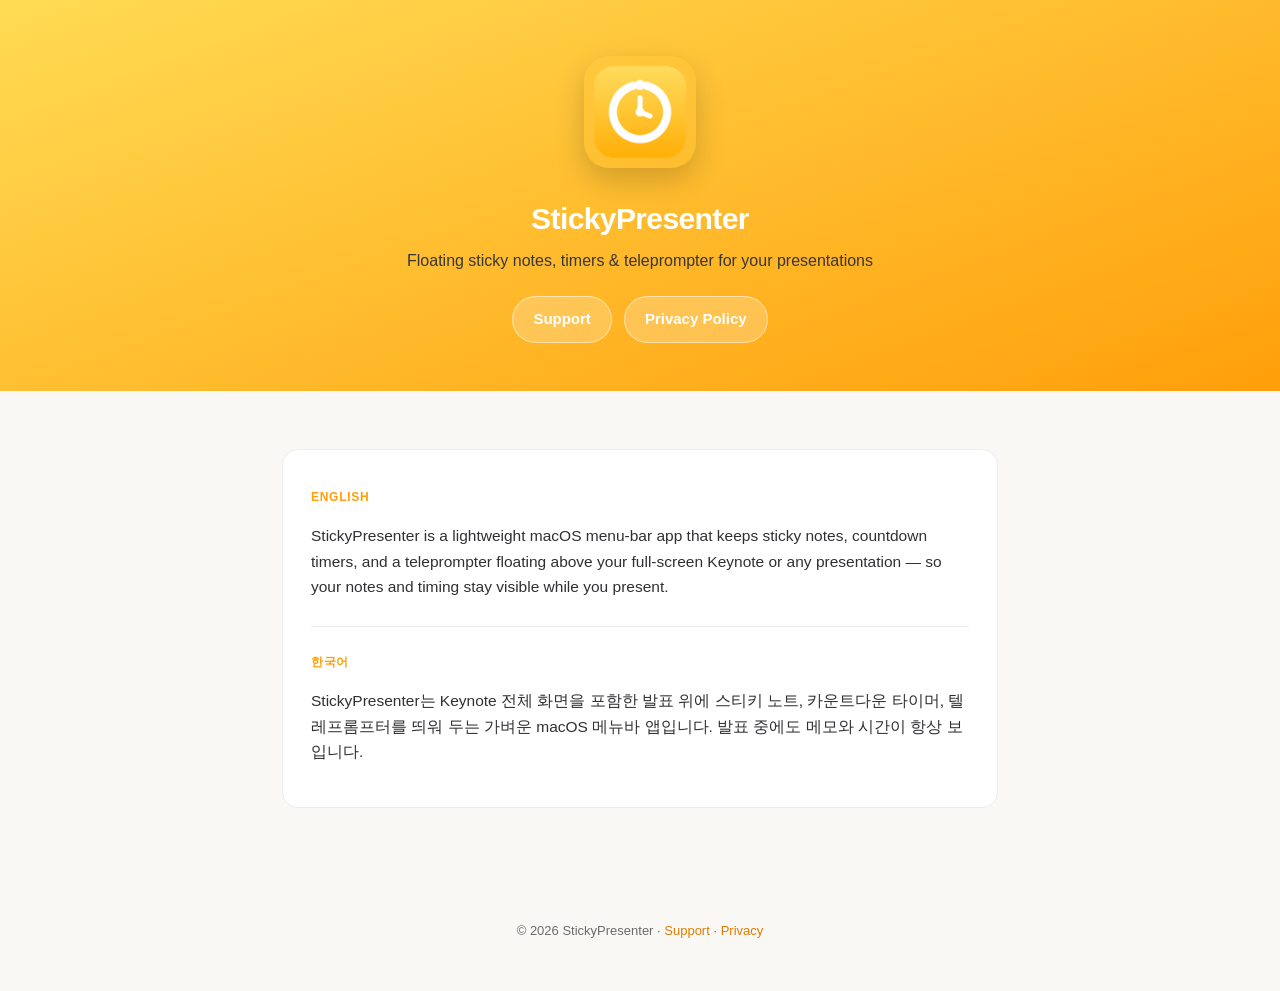
==== docs/index.html @ 97f6da8c "지원/개인정보 페이지 추가 및 GitHub Pages 배포 준비 - docs/ 에 정적 사이트 추가 (index, support, privacy) + 앰버 테마 스타일 - 한/영 " ====
<!DOCTYPE html>
<html lang="en">
<head>
  <meta charset="UTF-8" />
  <meta name="viewport" content="width=device-width, initial-scale=1" />
  <title>StickyPresenter</title>
  <link rel="icon" href="icon.png" />
  <link rel="stylesheet" href="style.css" />
</head>
<body>
  <header>
    <img class="icon" src="icon.png" alt="StickyPresenter app icon" />
    <h1>StickyPresenter</h1>
    <p>Floating sticky notes, timers &amp; teleprompter for your presentations</p>
    <div class="actions">
      <a class="btn" href="support.html">Support</a>
      <a class="btn" href="privacy.html">Privacy Policy</a>
    </div>
  </header>

  <main>
    <div class="wrap">
      <div class="card">
        <p class="lang">English</p>
        <p>StickyPresenter is a lightweight macOS menu-bar app that keeps sticky notes,
        countdown timers, and a teleprompter floating above your full-screen Keynote
        or any presentation — so your notes and timing stay visible while you present.</p>

        <hr />

        <p class="lang">한국어</p>
        <p>StickyPresenter는 Keynote 전체 화면을 포함한 발표 위에 스티키 노트, 카운트다운 타이머,
        텔레프롬프터를 띄워 두는 가벼운 macOS 메뉴바 앱입니다. 발표 중에도 메모와 시간이
        항상 보입니다.</p>
      </div>
    </div>
  </main>

  <footer>
    © 2026 StickyPresenter · <a href="support.html">Support</a> · <a href="privacy.html">Privacy</a>
  </footer>
</body>
</html>
---- docs/style.css ----
:root {
  --amber-1: #ffdb54;
  --amber-2: #ff9f0a;
  --ink: #1c1c1e;
  --muted: #6b6b70;
  --bg: #faf8f4;
  --card: #ffffff;
  --border: #ececec;
}

* { box-sizing: border-box; }

html { -webkit-text-size-adjust: 100%; }

body {
  margin: 0;
  font-family: -apple-system, BlinkMacSystemFont, "SF Pro Text", "Helvetica Neue",
    "Apple SD Gothic Neo", "Pretendard", sans-serif;
  color: var(--ink);
  background: var(--bg);
  line-height: 1.65;
}

a { color: #e07b00; text-decoration: none; }
a:hover { text-decoration: underline; }

.wrap { max-width: 760px; margin: 0 auto; padding: 0 22px; }

/* Header / hero */
header {
  background: linear-gradient(160deg, var(--amber-1), var(--amber-2));
  color: #fff;
  text-align: center;
  padding: 56px 22px 48px;
}
header .icon {
  width: 112px; height: 112px; border-radius: 25px;
  box-shadow: 0 12px 30px rgba(0,0,0,.18);
}
header h1 { margin: 18px 0 4px; font-size: 30px; letter-spacing: -0.02em; }
header p { margin: 0; font-size: 16px; opacity: .95; }

/* Nav buttons */
.actions { margin-top: 22px; display: flex; gap: 12px; justify-content: center; flex-wrap: wrap; }
.btn {
  display: inline-block; background: rgba(255,255,255,.22); color: #fff;
  padding: 10px 20px; border-radius: 999px; font-weight: 600; font-size: 15px;
  border: 1px solid rgba(255,255,255,.5);
}
.btn:hover { background: rgba(255,255,255,.34); text-decoration: none; }

/* Content */
main { padding: 40px 0 64px; }
.card {
  background: var(--card); border: 1px solid var(--border); border-radius: 16px;
  padding: 26px 28px; margin: 18px 0;
}
h2 { font-size: 21px; margin: 8px 0 12px; letter-spacing: -0.01em; }
h3 { font-size: 16px; margin: 22px 0 6px; color: var(--ink); }
p, li { font-size: 15.5px; color: #303034; }
.muted { color: var(--muted); font-size: 14px; }
ul { padding-left: 20px; }
li { margin: 4px 0; }
hr { border: none; border-top: 1px solid var(--border); margin: 26px 0; }

table { width: 100%; border-collapse: collapse; margin: 8px 0; }
th, td { text-align: left; padding: 8px 10px; border-bottom: 1px solid var(--border); font-size: 14.5px; }
th { color: var(--muted); font-weight: 600; }
code { background: #f1efe9; padding: 2px 6px; border-radius: 6px; font-size: 13px; }

.lang { font-size: 12px; font-weight: 700; letter-spacing: .06em; color: var(--amber-2); text-transform: uppercase; }

footer { text-align: center; padding: 30px 22px 50px; color: var(--muted); font-size: 13px; }
.back { display: inline-block; margin-top: 8px; }
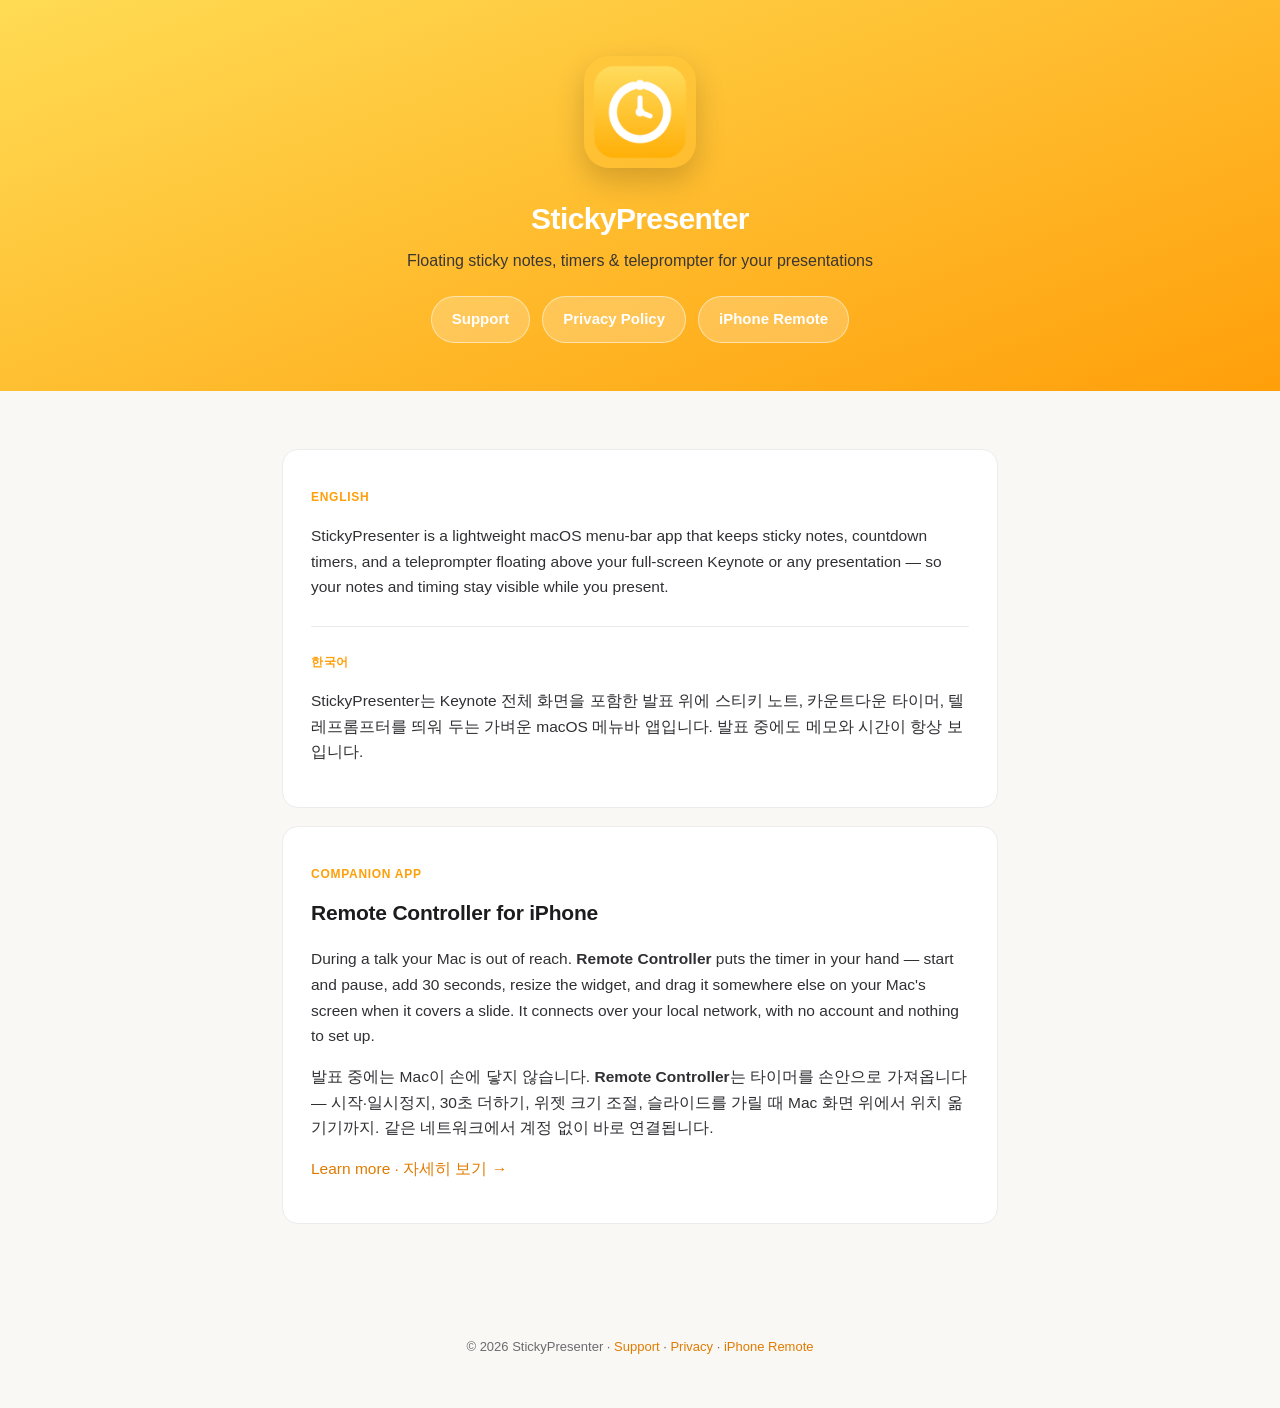
==== commit 5e8dd744: "docs: 리모컨 앱 소개 페이지와 개인정보 처리방침 추가 App Store 제출에 필요한 두 페이지를 만들고 기존 페이지들과 서로 링크했다. style.css 를 그대로 써서 M" ====
--- a/docs/index.html
+++ b/docs/index.html
@@ -15,6 +15,7 @@
     <div class="actions">
       <a class="btn" href="support.html">Support</a>
       <a class="btn" href="privacy.html">Privacy Policy</a>
+      <a class="btn" href="remote.html">iPhone Remote</a>
     </div>
   </header>
 
@@ -33,11 +34,24 @@
         텔레프롬프터를 띄워 두는 가벼운 macOS 메뉴바 앱입니다. 발표 중에도 메모와 시간이
         항상 보입니다.</p>
       </div>
+
+      <div class="card">
+        <p class="lang">Companion app</p>
+        <h2>Remote Controller for iPhone</h2>
+        <p>During a talk your Mac is out of reach. <strong>Remote Controller</strong> puts the
+        timer in your hand — start and pause, add 30 seconds, resize the widget, and drag it
+        somewhere else on your Mac's screen when it covers a slide. It connects over your local
+        network, with no account and nothing to set up.</p>
+        <p>발표 중에는 Mac이 손에 닿지 않습니다. <strong>Remote Controller</strong>는 타이머를
+        손안으로 가져옵니다 — 시작·일시정지, 30초 더하기, 위젯 크기 조절, 슬라이드를 가릴 때
+        Mac 화면 위에서 위치 옮기기까지. 같은 네트워크에서 계정 없이 바로 연결됩니다.</p>
+        <p><a href="remote.html">Learn more · 자세히 보기 →</a></p>
+      </div>
     </div>
   </main>
 
   <footer>
-    © 2026 StickyPresenter · <a href="support.html">Support</a> · <a href="privacy.html">Privacy</a>
+    © 2026 StickyPresenter · <a href="support.html">Support</a> · <a href="privacy.html">Privacy</a> · <a href="remote.html">iPhone Remote</a>
   </footer>
 </body>
 </html>
